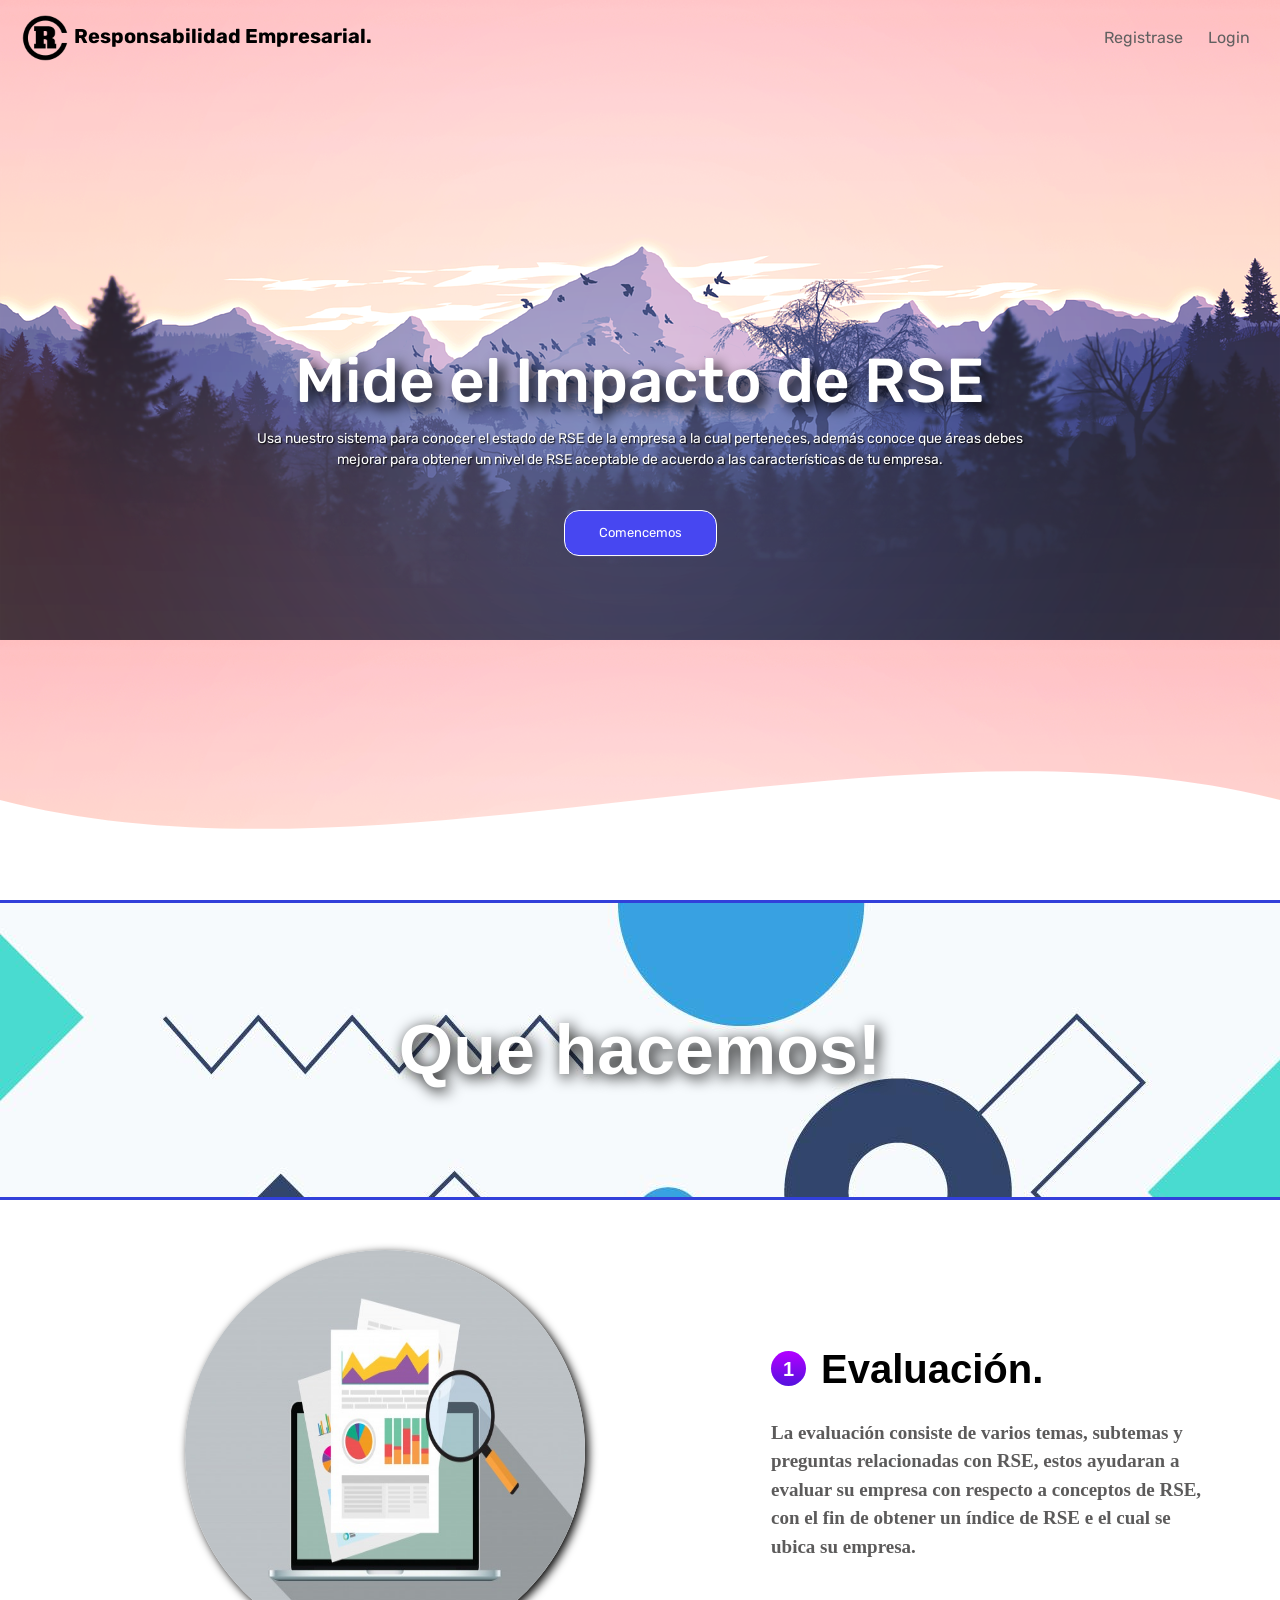
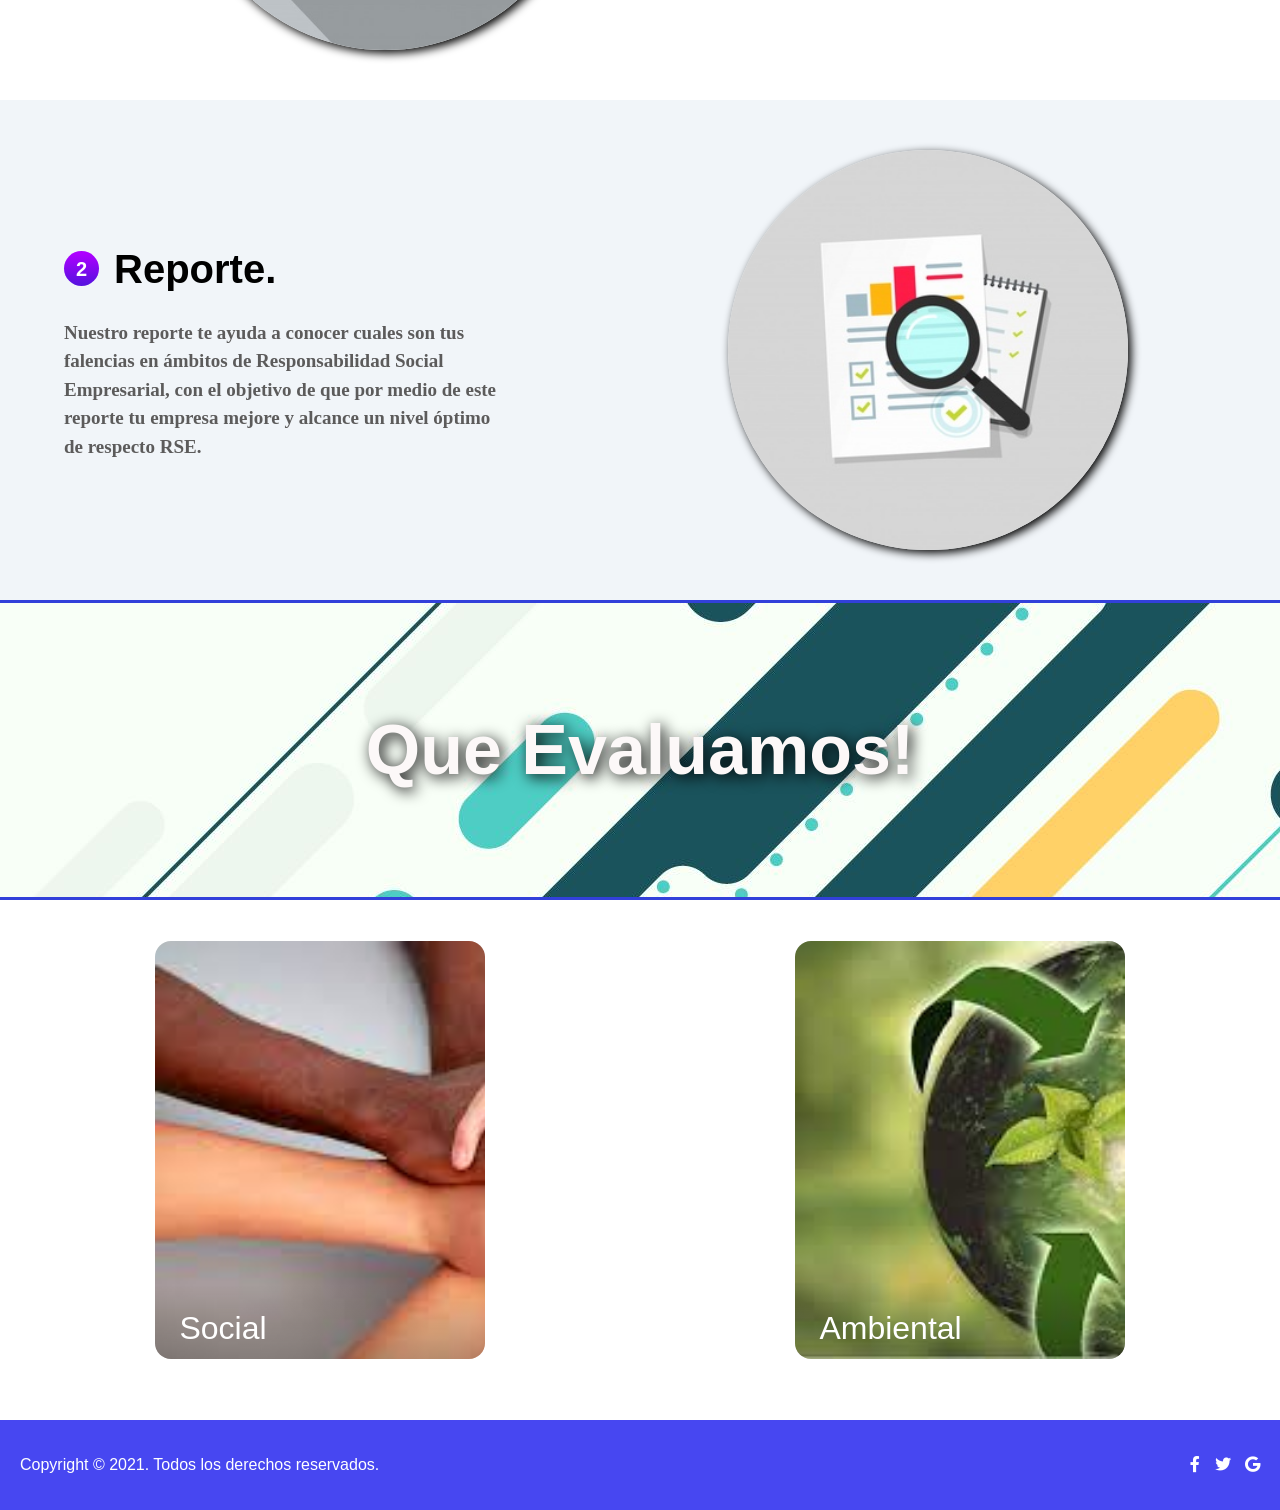
==== index.html @ c93566bf "r-s-e-1" ====
<!DOCTYPE html>
<html lang="en">

<head>
    <meta charset="UTF-8">
    <meta http-equiv="X-UA-Compatible" content="IE=edge">
    <meta name="viewport" content="width=device-width, initial-scale=1.0">
    <title>Responsabilidad Empresarial.</title>
    <link rel="icon" type="image/png" href="imagenes/logo_3.png" />
    <link rel="stylesheet" href="css/index.css">
    <link rel="preconnect" href="https://fonts.gstatic.com">


    <link href='https://stackpath.bootstrapcdn.com/bootstrap/4.3.1/css/bootstrap.min.css' rel='stylesheet'>
    <link rel="stylesheet" href="https://cdnjs.cloudflare.com/ajax/libs/font-awesome/5.12.1/css/all.min.css">

    <!--LETRA-->
    <link rel="preconnect" href="https://fonts.googleapis.com">
    <link rel="preconnect" href="https://fonts.gstatic.com" crossorigin>
    <link href="https://fonts.googleapis.com/css2?family=Playfair+Display:ital,wght@0,400;0,500;1,400&family=Rubik&display=swap" rel="stylesheet">

</head>

<body>
    <!--NAV-->
    <div class="nav">
        <div class="logo">
            <img src="imagenes/logo_3.png" alt="">
            <span>Responsabilidad Empresarial.</span>
        </div>
        <div class="opciones">
            <li><a onclick="registrar_encuestado()">Registrase</a></li>
            <li><a onclick="loging_encuestado()">Login</a></li>
        </div>
    </div>
    <!--Continer-->
    <div class="contenedor">
        <div class="text-box">
            <h1>Mide el Impacto de RSE</h1>
            <p>Usa nuestro sistema para conocer el estado de RSE de la empresa a la cual perteneces,
                además conoce que áreas debes mejorar para obtener un nivel de RSE aceptable de acuerdo a las
                características de tu empresa.
            </p>
            <a onclick="loging_encuestado()" class="hero-btn">Comencemos</a>
        </div>
        <div class="wave" style="height: 150px; overflow: hidden;">
            <svg viewBox="0 0 500 150" preserveAspectRatio="none" style="height: 100%; width: 100%;">
                <path d="M0.00,49.99 C150.00,150.00 349.21,-49.99 500.00,49.99 L500.00,150.00 L0.00,150.00 Z" style="stroke: none; fill: #fff;"></path>
            </svg>
        </div>
    </div>
    <!--QUe hacemos-->
    <div class="what-do">
        <span>Que hacemos!</span>
    </div>
    <!--Evaluacion-->
    <div class="evaluacion">
        <div class="imgen">
            <img src="imagenes/ilustracion_4.jpg" alt="">
        </div>
        <div class="info-evaluacion">
            <div class="titulo">
                <div class="steps">
                    <span>1</span>
                </div>
                <span>Evaluación.</span>
            </div>
            <div class="informacion">
                <span>
                    La evaluación consiste de varios temas, subtemas y preguntas relacionadas con RSE, estos ayudaran a
                    evaluar su empresa con respecto a conceptos de RSE, con el fin de obtener un índice de RSE e el cual
                    se ubica su empresa.
                </span>
            </div>
        </div>
    </div>
    <!--Generacion de Reportes-->
    <div class="reportes">
        <div class="info-reportes">
            <div class="titulo">
                <div class="steps">
                    <span>2</span>
                </div>
                <span>Reporte.</span>
            </div>
            <div class="informacion">
                <span>
                    Nuestro reporte te ayuda a conocer cuales son tus falencias en ámbitos de Responsabilidad Social
                    Empresarial, con el objetivo de que por medio de este reporte tu empresa mejore y alcance un nivel
                    óptimo de respecto RSE.
                </span>
            </div>
        </div>
        <div class="imgen">
            <img src="imagenes/ilustracion_6.jpg" alt="">
        </div>
    </div>
    <div class="what-evaluate">
        <span>Que Evaluamos!</span>
    </div>

    <!-- cards-dimensiones -->
    <div class="dimensiones-info">
        <div class="cards-dimensiones car-social">
            <div class="card-contenido">
                <h2 class="card-titulo">Social</h2>
                <p class="card-cuerpo">
                    La Responsabilidad Social incluye temas relacionados con el personal
                    trabajador de la organización, con la mejora de la calidad de vida de la ciudadanía, creando
                    oportunidades para los colectivos con especiales dificultades.
                </p>
            </div>
        </div>
        <div class="cards-dimensiones card-ambiental">
            <div class="card-contenido">
                <h2 class="card-titulo">Ambiental</h2>
                <p class="card-cuerpo">
                    La Responsabilidad Social Ambiental se puede entender como el conjunto de mecanismos aplicados por las empresas, 
                    para minimizar su impacto al medio ambiente, contribuyendo así a mejorar
                    la calidad de vida de la empresa y de sus alrededores.
                </p>
            </div>
        </div>
    </div>
    <!--Dim SOCIAL-->
    <!-- <div class="dim-social">
        <div class="imgen">
            <img src="imagenes/social.jpg" alt="">
        </div>
        <div class="info-dim-social">
            <div class="titulo">
                <span>Social.</span>
            </div>
            <div class="informacion">
                <span>
                    La Responsabilidad Social dirigida a el ámbito social incluye los temas relacionados con el personal
                    trabajador de la organización, con la mejora de la calidad de vida de la ciudadanía, creando
                    oportunidades para los colectivos con especiales dificultades.
                </span>
            </div>
        </div>
    </div> -->
    <!--Dim Ambiental-->
    <!-- <div class="dim-ambiental">
        <div class="info-dim-ambiental">
            <div class="titulo">
                <span>Ambiental.</span>
            </div>
            <div class="informacion">
                <span>
                    La Responsabilidad Social Ambiental se puede entender como el conjunto de mecanismos de producción
                    más limpia aplicados por las empresas públicas o privadas, para minimizar su impacto al medio
                    ambiente en el espacio donde desarrolla sus actividades de producción, contribuyendo así a mejorar
                    la calidad de vida de la empresa y de sus alrededores.
                </span>
            </div>
        </div>
        <div class="imgen">
            <img src="imagenes/ambiental.jpg" alt="">
        </div>
    </div> -->
    <!--Foter-->
    <div class="foter">
        <div class="copy-right">
            <span>Copyright © 2021. Todos los derechos reservados.</span>
        </div>

        <div class="iconos">
            <i class="fab fa-facebook-f"></i>
            <i class="fab fa-twitter"></i>
            <i class="fab fa-google"></i>
        </div>
    </div>

</body>
<script src="js/urls.js"></script>
<script src="js/index.js"></script>

</html>
---- css/index.css ----
.nav, .contenedor{
    font-family: 'Playfair Display', serif;
    font-family: 'Rubik', sans-serif;
}

.nav{
    position: absolute;
    background: transparent;
    width: 100%;
    display: flex;
    align-items: center;
    justify-content: space-between;
    height: 75px;
    /* box-shadow: rgba(0, 0, 0, 0.15) 1.95px 1.95px 2.6px; */
    /*box-shadow: rgba(0, 0, 0, 0.15) 0px 1px 0px;*/
    margin-bottom: 2px;
}
.nav .logo{
    margin-left: 20px;
    color: #000;
    font-size: 20px;
    font-weight: bold;
}

.nav .logo img{
    width: 50px;
    height: 50px;
}

.nav .opciones{
    display: flex;
    flex-direction: row;
    margin-right: 20px;
}

.nav .opciones li{
    list-style: none;
    /* margin-left: 10px; */
    padding: 3px 10px;
    border-radius: 15px;
    cursor: pointer;
    /*border: 1px solid rgb(107, 101, 101);*/

}

.nav .opciones li a{
    text-decoration: none;
    margin-left: 5px;
    color: rgb(97, 96, 96);
}
.nav .opciones li:hover{
    /* background: rgb(71, 71, 241); */
    color: rgb(150, 148, 148);
}
/* .nav .opciones li:hover a{
    color: #fff;
} */

/*_________Container_____________________*/
.contenedor{
    min-height: 100vh;
    width: 100%;
    background-image: url(../imagenes/mountains.png);
}
.wave{
    position: absolute;
    bottom: 0%;
    width: 100%;
}

.text-box{
    width: 60%;
    padding: 20px 0px;
    color: #fff;
    position: absolute;
    top: 50%;
    left: 50%;
    transform: translate(-50%,-50%);
    text-align: center;
}
.text-box h1{
    font-size: 62px;
    text-shadow: black 0.1em 0.1em 0.2em;
}
.text-box p{
    margin: 10px 0 40px;
    font-size: 14px;
    color: #fff;
    text-shadow: black 0.1em 0.1em 0.1em;
}
.hero-btn{
    display: inline-block;
    text-decoration: none;
    color: rgb(255, 255, 255);
    border: 1px solid #fff;
    padding: 12px 34px;
    font-size: 13px;
    /*background: rgb(133, 75, 224);
    background: rgb(89,17,224);
    background: linear-gradient(0deg, rgba(89,17,224,1) 6%, rgba(174,0,255,1) 92%);*/
    background: rgb(71, 71, 241);
    position: relative;
    cursor: pointer;
    border-radius: 15px;
}

.hero-btn:hover{
    border: 1px solid rgb(158, 109, 236);
    background: rgb(89,17,224);
    border: 1px solid #fff;
    /*background: linear-gradient(0deg, rgb(129, 13, 182) 6%, rgb(206, 135, 240) 92%);*/
    background: rgb(98, 98, 236);
    color: #fff;
    text-decoration: none;
}
/*titulo seccion 1*/
.what-do{
    background-image: url(../imagenes/patron_6.jpg);
    width: 100%;
    height: 300px;
    display: flex;
    align-items: center;
    justify-content: center;
    border-bottom: 3px solid #3240da;
    border-top: 3px solid #3240da;
    font-family: Arial Rounded MT Bold,Helvetica Rounded,Arial,sans-serif; 
    color: #fff;
    text-shadow: black 0.2em 0.2em 0.9em;
    /* 0.1em 0.1em 0.2em; */
}
.what-do span{
    font-size: 70px;
    font-weight: bold;
}
/*seccion 1 EVALUCAION*/
.evaluacion{
    width: 100%;
    display: flex;
    align-items: center;
    justify-content: space-around;
    height: 500px;
}

.evaluacion .imgen{
    width: 60%;
    height: 500px;
    display: flex;
    align-items: center;
    justify-content: center;
}
.evaluacion .imgen img{
    width: 400px;
     height: 400px;
     -moz-border-radius: 50%;
     -webkit-border-radius: 50%;
     border-radius: 50%;
     box-shadow: black 0.2em 0.2em 0.6em;

}

.evaluacion .info-evaluacion{
    width: 35%;
    display: flex;
    align-items: center;
    justify-content: center;
    flex-direction: column;
    /* background: #3240da; */
    margin-right: 60px;
}

.evaluacion .info-evaluacion .titulo{
    color: #000;
    font-weight: bold;
    font-size: 40px;
    display: flex;
    align-items: center;
    /* justify-content: space-between; */
    width: 100%;
    font-family: Arial, Helvetica, sans-serif;
    margin-bottom: 20px;
}
.steps{
    margin-right: 15px;
    display: flex;
    align-items: center;
    justify-content: center;
    width: 35px;
     height: 35px;
     -moz-border-radius: 50%;
     -webkit-border-radius: 50%;
     border-radius: 50%;
     background: linear-gradient(0deg, rgba(89,17,224,1) 6%, rgba(174,0,255,1) 92%);
     color: #fff;
}

.steps span{
    font-size: 20px;
}

.evaluacion .info-evaluacion .informacion{
    font-size: 19px;
    color: rgb(92, 91, 91);
    font-weight: bold;
    
    font-family: Cambria,Georgia,serif; 
}
/*seccion 2 REPORTE*/
.reportes{
    width: 100%;
    display: flex;
    align-items: center;
    justify-content: space-around;
    background: rgb(238, 236, 236);
    background: #f1f5f9;
    height: 500px;
}

.reportes .imgen{
    width: 45%;
    height: 350px;
    display: flex;
    align-items: center;
    justify-content: center;
}
.reportes .imgen img{
    width: 400px;
     height: 400px;
     -moz-border-radius: 50%;
     -webkit-border-radius: 50%;
     border-radius: 50%;
     box-shadow: black 0.2em 0.2em 0.6em;
}

.reportes .info-reportes{
    width: 35%;
    display: flex;
    align-items: center;
    justify-content: center;
    flex-direction: column;
}

.reportes .info-reportes .titulo{
    color: #000;
    font-weight: bold;
    font-size: 40px;
    display: flex;
    align-items: center;
    /* justify-content: space-between; */
    width: 100%;
    margin-bottom: 20px;
    font-family: Arial, Helvetica, sans-serif;
}

.reportes .info-reportes .informacion{
    font-size: 19px;
    color: rgb(92, 91, 91);
    font-weight: bold;
    
    font-family: Cambria,Georgia,serif;
}
/*seccion 2 QUE EVALUAMOS*/
.what-evaluate{
    /* margin-top: 20px; */
    background-image: url(../imagenes/patron_5.jpg);
    width: 100%;
    height: 300px;
    display: flex;
    align-items: center;
    justify-content: center;
    border-bottom: 3px solid #3240da;
    border-top: 3px solid #3240da;  
    font-family: Arial Rounded MT Bold,Helvetica Rounded,Arial,sans-serif; 
    color: rgb(252, 248, 248);
    text-shadow: black 0.2em 0.2em 0.2em;
    text-shadow: black 0.2em 0.2em 0.9em;
}
.what-evaluate span{
    font-size: 70px;
    font-weight: bold;
}

/* _____________Link CARD: https://www.youtube.com/watch?v=5DEq5cWNYt8&t=185s__________- */
.dimensiones-info{
    /* background: #3240da; */
    width: 100%;
    height: 500px;
    display: flex;
    align-items: center;
    justify-content: space-around;
}



.cards-dimensiones{
    font-family: sans-serif;
    
    max-width: 37ch;
    height: 47ch;
    color: #fff;
    padding: 10rem 0 0;
    border-radius: 1rem;
    overflow: hidden;
    transition: transform 500ms ease;
}

.car-social{
    background-image: url(../imagenes/social.jpg);
    background-size: cover;
}

.card-ambiental{
    background-image: url(../imagenes/ambiental.jpg);
    background-size: cover;
}

.cards-dimensiones:hover,
.cards-dimensiones:focus-within{
    transform: scale(1.05);

}

.card-titulo{
    position: relative;
    width: max-content;
}

.card-cuerpo{
    color: rgb(219, 216, 216);
}

.card-titulo::after{
    content: "";
    position: absolute;
    height: 4px;
    left: 0;
    bottom: -2px;
    width: 100%;
    background: #3240da;
    transform: scaleX(0);
    transform-origin: left;
    transition: transform 500ms ease;
}

.cards-dimensiones:hover .card-titulo::after,
.cards-dimensiones:focus-within .card-titulo::after{
    transform: scaleX(1);
}

.card-contenido{
    padding: 1.5rem;
    background: linear-gradient(
        hsl(0 0% 0% / 0),
        hsl(0 0% 0% / 0.2) 20%,
        hsl(0 0% 0% / 1)
    );
    transform: translateY(66%);
    transition: transform 500ms ease;
}

.cards-dimensiones:hover .card-contenido,
.cards-dimensiones:focus-within .card-contenido{
    transform: translateY(0);
    transition-delay: 500ms;
}

.cards-dimensiones:focus-within .card-contenido{
    transition-duration: 0ms;
}

.card-contenido > *:not(.card-titulo){
    opacity: 0;
    transition: opacity 500ms linear;
}

.cards-dimensiones:hover .card-contenido >*:not(.card-titulo),
.cards-dimensiones:focus-within .card-contenido >*:not(.card-titulo){
    opacity: 1;
    transition-delay: 1000ms;
}

/*SOCIAL*/
.dim-social{
    width: 100%;
    display: flex;
    justify-content: space-around;
}

.dim-social .imgen{
    width: 45%;
    height: 350px;
    display: flex;
    align-items: center;
    justify-content: center;
}
.dim-social .imgen img{
    width: 300px;
     height: 300px;
     -moz-border-radius: 50%;
     -webkit-border-radius: 50%;
     border-radius: 50%;
}

.dim-social .info-dim-social{
    width: 35%;
    display: flex;
    align-items: center;
    justify-content: center;
    flex-direction: column;
}

.dim-social .info-dim-social .titulo{
    color: #000;
    font-weight: bold;
    font-size: 40px;
    width: 100%;
}

.dim-social .info-dim-social .informacion{
    font-size: 19px;
    color: rgb(92, 91, 91);
    font-weight: bold;
    font-family: Arial, Helvetica, sans-serif;
}


/*AMbinetal*/
.dim-ambiental{
    width: 100%;
    display: flex;
    justify-content: space-around;
    background: rgb(238, 236, 236);
    background: #f1f5f9;
}

.dim-ambiental .imgen{
    width: 45%;
    height: 350px;
    display: flex;
    align-items: center;
    justify-content: center;
}
.dim-ambiental .imgen img{
    width: 300px;
     height: 300px;
     -moz-border-radius: 50%;
     -webkit-border-radius: 50%;
     border-radius: 50%;
}

.dim-ambiental .info-dim-ambiental{
    width: 35%;
    display: flex;
    align-items: center;
    justify-content: center;
    flex-direction: column;
}

.dim-ambiental .info-dim-ambiental .titulo{
    color: #000;
    font-weight: bold;
    font-size: 40px;
    width: 100%;
        
}



.dim-ambiental .info-dim-ambiental .informacion{
    font-size: 10px;
    color: rgb(92, 91, 91);
    font-weight: bold;
    font-family: Arial, Helvetica, sans-serif;
}

/*Footer*/
.foter{
    margin-top: 20px;
   height: 90px;
    color: #fff;
    background-color: #1A237E;
    /*background: rgb(89,17,224);
    background: linear-gradient(0deg, rgba(89,17,224,1) 6%, rgba(174,0,255,1) 92%);*/
    background: rgb(71, 71, 241);
    display: flex;
    align-items: center;
    justify-content: space-between;
}

.foter .copy-right{
    margin-left: 20px;
}

.foter .iconos{
    margin-right: 20px;
}

.foter .iconos i{
    margin-left: 10px;
}

/*________ scroll bar INICIO __________*/
/* width */
::-webkit-scrollbar {
    width: 7px;
  }
  
  /* Track */
  ::-webkit-scrollbar-track {
    box-shadow: inset 0 0 2px grey; 
    border-radius: 10px;
  }
   
  /* Handle */
  ::-webkit-scrollbar-thumb {
    background: rgb(172, 169, 169); 
    border-radius: 10px;
  }
 /*________ scroll bar FIN __________*/
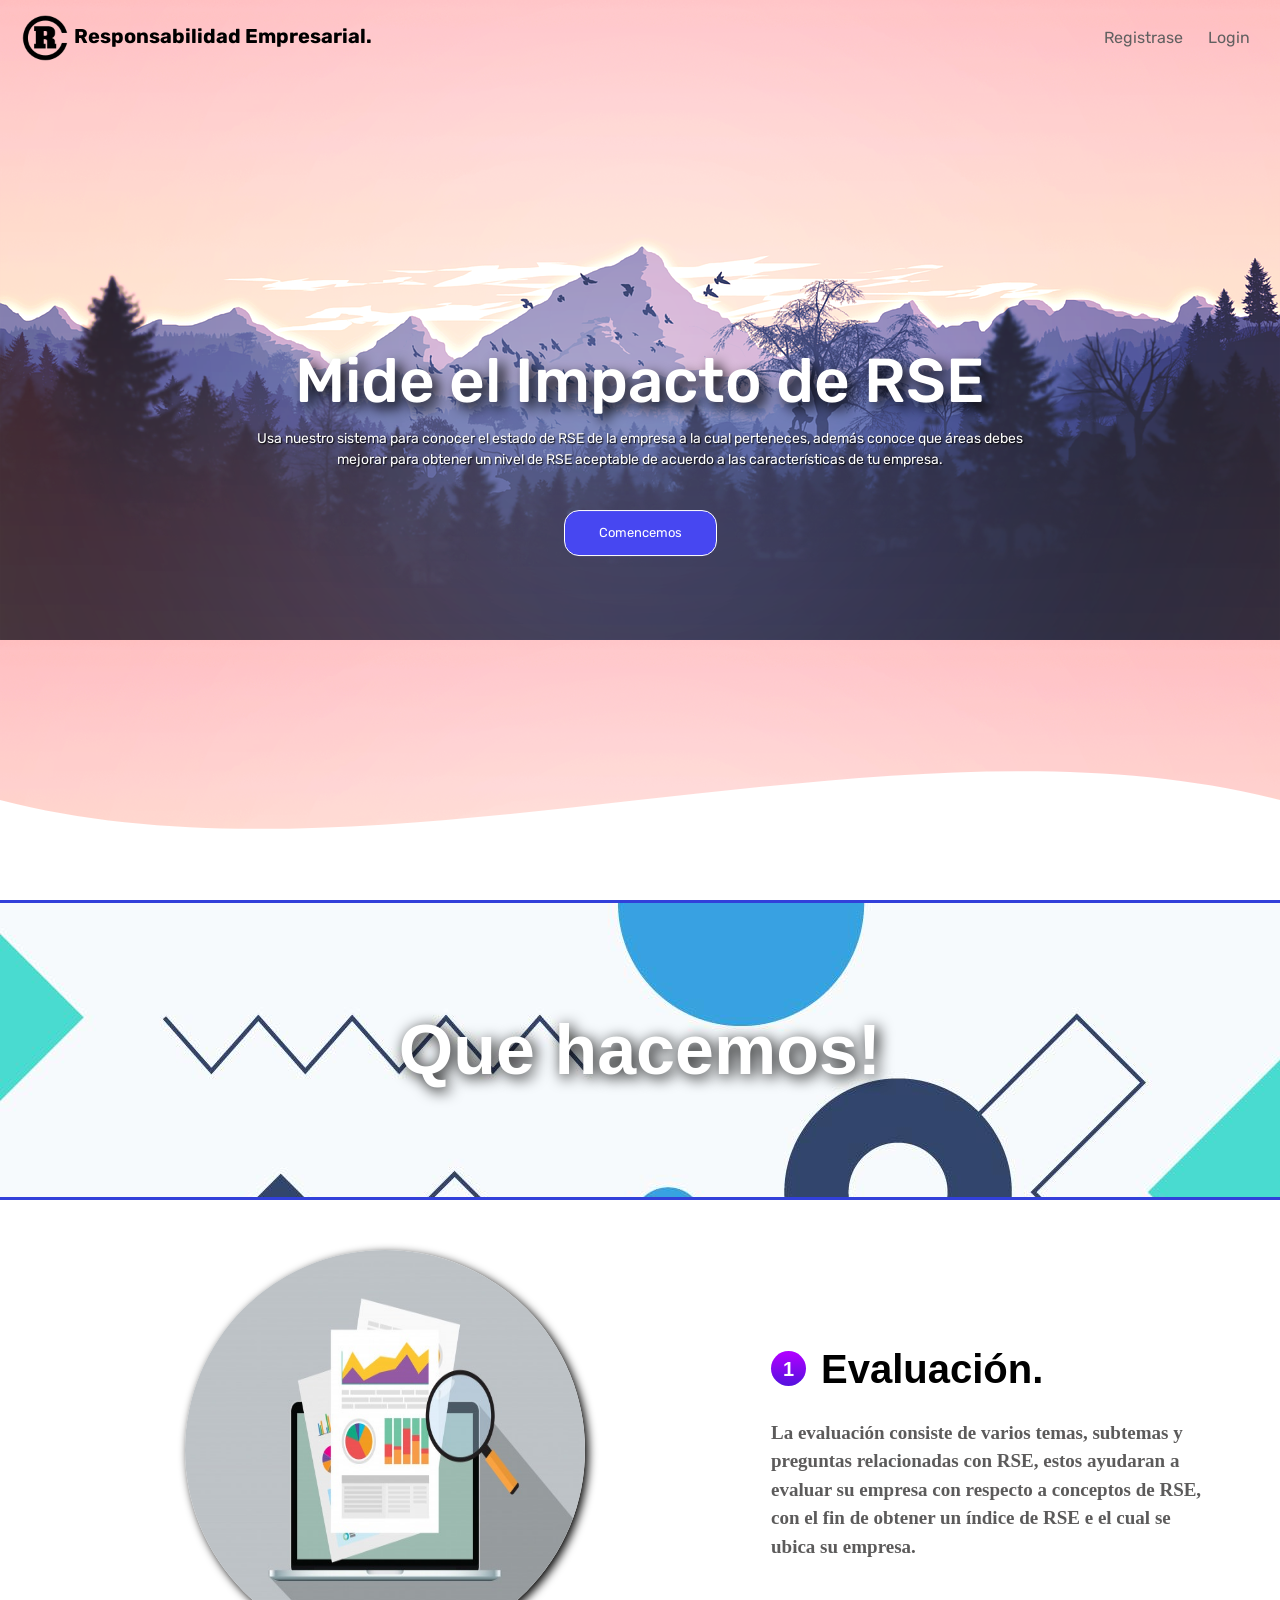
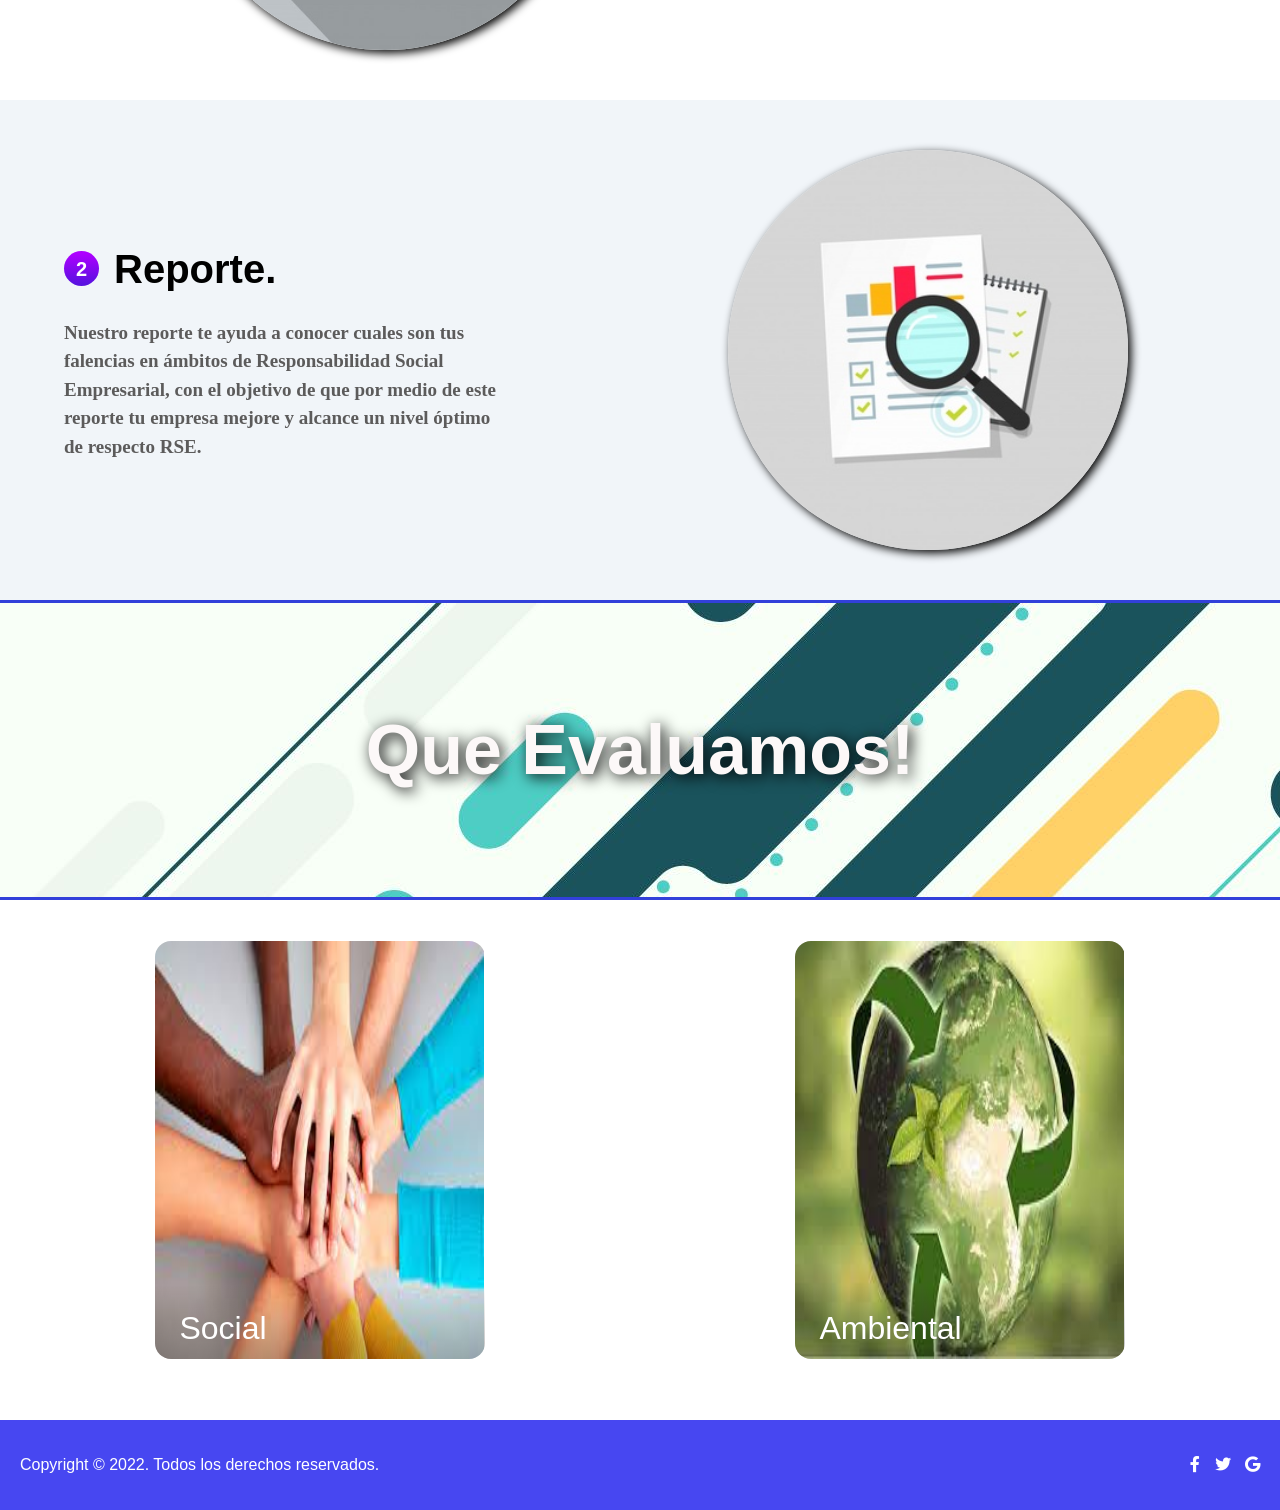
==== commit a87091a0: "front-end-rse-cmabios" ====
--- a/index.html
+++ b/index.html
@@ -162,7 +162,7 @@
     <!--Foter-->
     <div class="foter">
         <div class="copy-right">
-            <span>Copyright © 2021. Todos los derechos reservados.</span>
+            <span>Copyright © 2022. Todos los derechos reservados.</span>
         </div>
 
         <div class="iconos">
--- a/css/index.css
+++ b/css/index.css
@@ -307,12 +307,14 @@
 
 .car-social{
     background-image: url(../imagenes/social.jpg);
-    background-size: cover;
+    background-repeat: no-repeat;
+    background-size: 100% 100%;
 }
 
 .card-ambiental{
     background-image: url(../imagenes/ambiental.jpg);
-    background-size: cover;
+    background-repeat: no-repeat;
+    background-size: 100% 100%;
 }
 
 .cards-dimensiones:hover,
